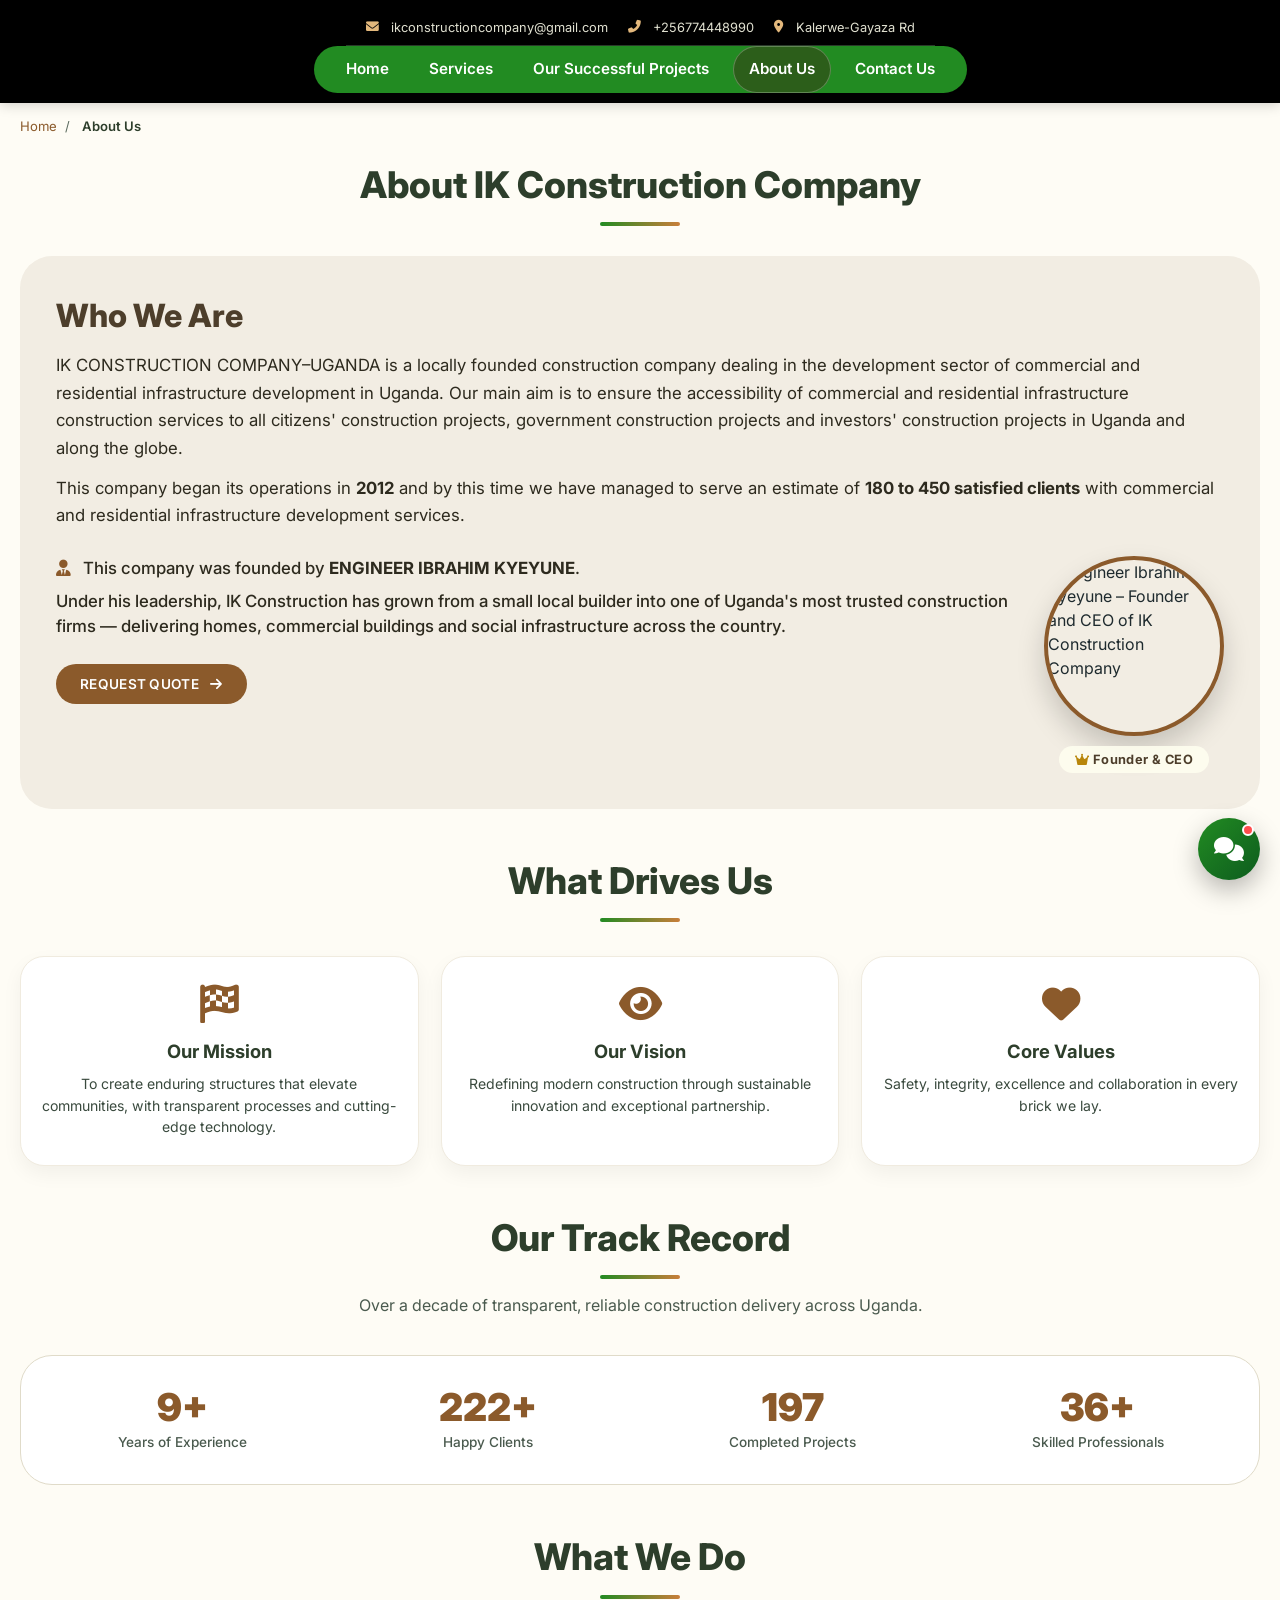
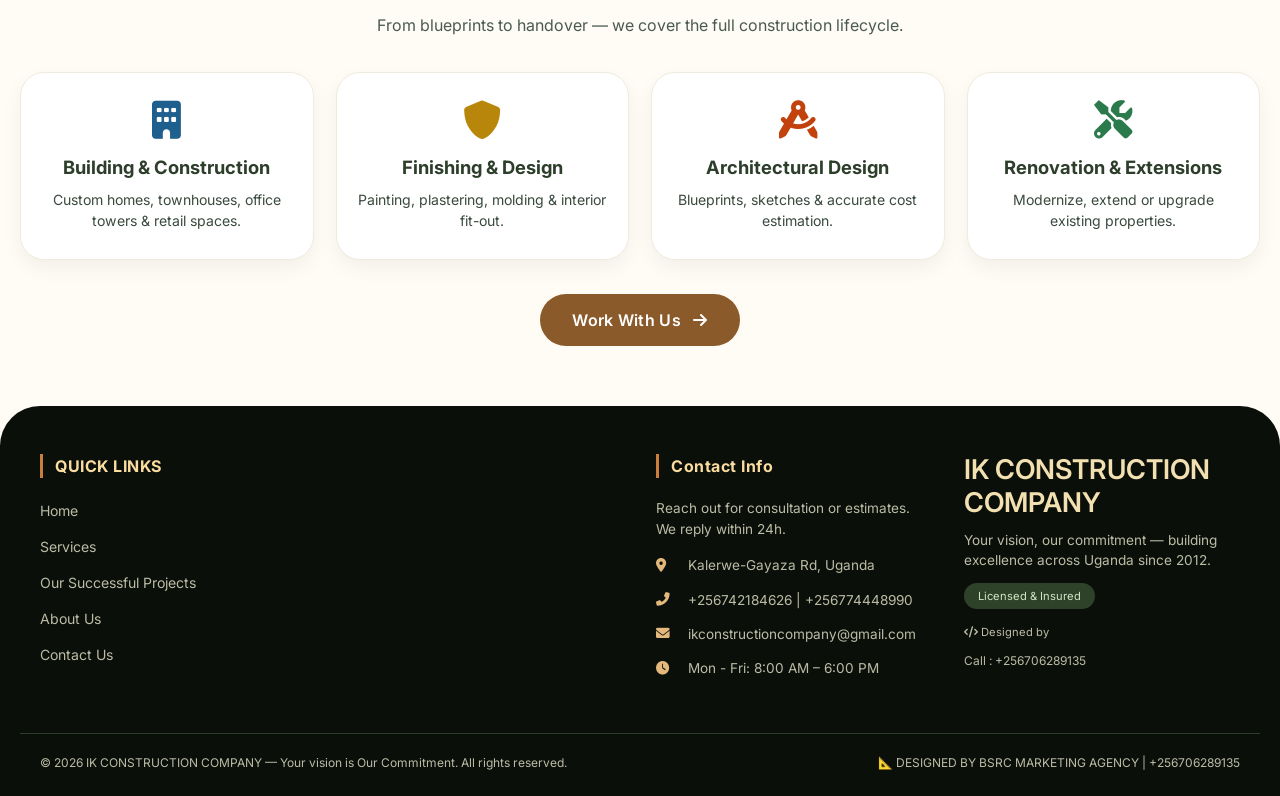
==== about.html @ a936ef3b "Add files via upload" ====
﻿<!DOCTYPE html>
<html lang="en">
<head>
<meta charset="utf-8" />
<meta name="viewport" content="width=device-width, initial-scale=1.0, viewport-fit=cover" />

<title>About IK Construction Company | Trusted Builders in Kampala Since 2012</title>
<meta name="description" content="Founded in 2012 by Engineer Ibrahim Kyeyune, IK Construction has served 250+ clients and completed 222 projects across Uganda. Learn about our mission, vision & values." />
<meta name="keywords" content="about IK Construction, construction company Uganda, Ibrahim Kyeyune, Kampala builders, trusted contractors Uganda" />
<meta name="robots" content="index, follow, max-snippet:-1, max-image-preview:large" />
<meta name="author" content="IK Construction Company" />
<meta name="theme-color" content="#0a0f0a" />
<link rel="canonical" href="https://ikconstruction.ug/about.html" />
<link rel="alternate" hreflang="en" href="https://ikconstruction.ug/about.html" />

<meta name="geo.region" content="UG-102" />
<meta name="geo.placename" content="Kampala, Uganda" />
<meta name="geo.position" content="0.3136;32.5811" />
<meta name="ICBM" content="0.3136, 32.5811" />

<meta property="og:type" content="website" />
<meta property="og:site_name" content="IK Construction Company" />
<meta property="og:title" content="About IK Construction Company | Trusted Builders in Kampala" />
<meta property="og:description" content="Trusted Ugandan construction firm since 2012. 250+ clients, 222 completed projects. Meet our founder and our mission." />
<meta property="og:url" content="https://ikconstruction.ug/about.html" />
<meta property="og:image" content="https://ikconstruction.ug/logo.jpg" />
<meta property="og:locale" content="en_UG" />

<meta name="twitter:card" content="summary_large_image" />
<meta name="twitter:title" content="About IK Construction Company" />
<meta name="twitter:description" content="Founded in 2012 by Engineer Ibrahim Kyeyune. 250+ clients, 222 projects across Uganda." />
<meta name="twitter:image" content="https://ikconstruction.ug/logo.jpg" />

<link rel="icon" href="logo.jpg" type="image/jpeg" />
<link rel="preconnect" href="https://cdnjs.cloudflare.com" />
<link rel="preconnect" href="https://fonts.googleapis.com" />
<link rel="preconnect" href="https://fonts.gstatic.com" crossorigin />
<link rel="stylesheet" href="https://cdnjs.cloudflare.com/ajax/libs/font-awesome/6.0.0-beta3/css/all.min.css" />
<link href="https://fonts.googleapis.com/css2?family=Inter:wght@400;500;600;700;800;900&display=swap" rel="stylesheet" />
<link rel="stylesheet" href="assets/style.css" />

<script>document.documentElement.className += ' js-enabled';</script>

<script type="application/ld+json">
{
  "@context": "https://schema.org",
  "@type": "AboutPage",
  "name": "About IK Construction Company",
  "url": "https://ikconstruction.ug/about.html",
  "description": "The story of IK Construction Company — founded in 2012 by Engineer Ibrahim Kyeyune, serving 250+ clients across Uganda.",
  "mainEntity": { "@id": "https://ikconstruction.ug/#business" }
}
</script>
<script type="application/ld+json">
{
  "@context": "https://schema.org",
  "@type": "Organization",
  "name": "IK Construction Company",
  "url": "https://ikconstruction.ug/",
  "logo": "https://ikconstruction.ug/logo.jpg",
  "foundingDate": "2012",
  "founder": { "@type": "Person", "name": "Engineer Ibrahim Kyeyune", "jobTitle": "Founder & CEO" },
  "address": {
    "@type": "PostalAddress",
    "streetAddress": "Kalerwe-Gayaza Rd",
    "addressLocality": "Kampala",
    "addressCountry": "UG"
  },
  "numberOfEmployees": { "@type": "QuantitativeValue", "minValue": 10 },
  "slogan": "Your vision is our commitment"
}
</script>
<script type="application/ld+json">
{
  "@context": "https://schema.org",
  "@type": "BreadcrumbList",
  "itemListElement": [
    { "@type": "ListItem", "position": 1, "name": "Home", "item": "https://ikconstruction.ug/" },
    { "@type": "ListItem", "position": 2, "name": "About Us", "item": "https://ikconstruction.ug/about.html" }
  ]
}
</script>
</head>
<body>

<div class="sticky-nav">
    <div class="top-contact-bar">
        <span><i class="fas fa-envelope"></i> <a href="mailto:ikconstructioncompany@gmail.com">ikconstructioncompany@gmail.com</a></span>
        <span><i class="fas fa-phone-alt"></i> <a href="tel:+256774448990">+256774448990</a></span>
        <span><i class="fas fa-map-marker-alt"></i> Kalerwe-Gayaza Rd</span>
    </div>
    <div class="main-nav">
        <ul>
            <li><a href="index.html">Home</a></li>
            <li><a href="services.html">Services</a></li>
            <li><a href="projects.html">Our Successful Projects</a></li>
            <li><a href="about.html" class="active" aria-current="page">About Us</a></li>
            <li><a href="contact.html">Contact Us</a></li>
        </ul>
    </div>
</div>

<main id="main">

  <nav aria-label="Breadcrumb" class="container-custom" style="padding:14px 20px 0;">
    <ol style="list-style:none;display:flex;gap:8px;font-size:.82rem;color:#5a6a5e;flex-wrap:wrap;">
      <li><a href="index.html" style="color:var(--primary);text-decoration:none;">Home</a> &nbsp;/&nbsp;</li>
      <li aria-current="page" style="color:#2d3e2b;font-weight:600;">About Us</li>
    </ol>
  </nav>

  <div class="container-custom">
    <h1 class="section-title" style="margin-top:20px;">About IK Construction Company</h1>

    <div class="about-highlight">
      <h2 style="font-size:2rem;color:#4d3e2b;">Who We Are</h2>
      <p style="font-size:1.05rem;margin-top:12px;">
        IK CONSTRUCTION COMPANY–UGANDA is a locally founded construction company dealing in the development sector of commercial and residential infrastructure development in Uganda. Our main aim is to ensure the accessibility of commercial and residential infrastructure construction services to all citizens' construction projects, government construction projects and investors' construction projects in Uganda and along the globe.
      </p>
      <p style="margin-top:12px;">
        This company began its operations in <strong>2012</strong> and by this time we have managed to serve an estimate of <strong>180 to 450 satisfied clients</strong> with commercial and residential infrastructure development services.
      </p>

      <div class="founder-section">
        <div class="founder-text">
          <p><i class="fas fa-user-tie" style="color:var(--primary);margin-right:8px;"></i> This company was founded by <strong>ENGINEER IBRAHIM KYEYUNE</strong>.</p>
          <p style="margin-top:8px;">Under his leadership, IK Construction has grown from a small local builder into one of Uganda's most trusted construction firms — delivering homes, commercial buildings and social infrastructure across the country.</p>
          <a href="contact.html" class="btn-custom" style="margin-top:16px;">
            REQUEST QUOTE <i class="fas fa-arrow-right" style="margin-left:8px;"></i>
          </a>
        </div>
        <div class="founder-img-wrapper">
          <img class="lazy-img" src="ibrah.jpg" alt="Engineer Ibrahim Kyeyune – Founder and CEO of IK Construction Company" width="180" height="180" loading="lazy" decoding="async" />
          <span class="caption"><i class="fas fa-crown" style="color:#b8860b;"></i> Founder &amp; CEO</span>
        </div>
      </div>
    </div>

    <h2 class="section-title">What Drives Us</h2>
    <div class="feature-row">
      <div class="feature-card">
        <i class="fas fa-flag-checkered" style="color:var(--primary);"></i>
        <h3>Our Mission</h3>
        <p>To create enduring structures that elevate communities, with transparent processes and cutting-edge technology.</p>
      </div>
      <div class="feature-card">
        <i class="fas fa-eye" style="color:var(--primary);"></i>
        <h3>Our Vision</h3>
        <p>Redefining modern construction through sustainable innovation and exceptional partnership.</p>
      </div>
      <div class="feature-card">
        <i class="fas fa-heart" style="color:var(--primary);"></i>
        <h3>Core Values</h3>
        <p>Safety, integrity, excellence and collaboration in every brick we lay.</p>
      </div>
    </div>

    <h2 class="section-title">Our Track Record</h2>
    <p class="section-sub">Over a decade of transparent, reliable construction delivery across Uganda.</p>

    <div class="stats">
      <div class="stat-item">
        <div class="stat-number" data-count="10" data-suffix="+">10+</div>
        <div class="stat-label">Years of Experience</div>
      </div>
      <div class="stat-item">
        <div class="stat-number" data-count="250" data-suffix="+">250+</div>
        <div class="stat-label">Happy Clients</div>
      </div>
      <div class="stat-item">
        <div class="stat-number" data-count="222" data-suffix="">222</div>
        <div class="stat-label">Completed Projects</div>
      </div>
      <div class="stat-item">
        <div class="stat-number" data-count="40" data-suffix="+">40+</div>
        <div class="stat-label">Skilled Professionals</div>
      </div>
    </div>

    <h2 class="section-title">What We Do</h2>
    <p class="section-sub">From blueprints to handover — we cover the full construction lifecycle.</p>
    <div class="feature-row">
      <a class="feature-card" href="building-construction.html">
        <i class="fas fa-building" style="color:#1e5f8e;"></i>
        <h3>Building &amp; Construction</h3>
        <p>Custom homes, townhouses, office towers &amp; retail spaces.</p>
      </a>
      <a class="feature-card" href="finishing-design.html">
        <i class="fas fa-shield-alt" style="color:#b8860b;"></i>
        <h3>Finishing &amp; Design</h3>
        <p>Painting, plastering, molding &amp; interior fit-out.</p>
      </a>
      <a class="feature-card" href="architecture-design.html">
        <i class="fas fa-drafting-compass" style="color:#c2410c;"></i>
        <h3>Architectural Design</h3>
        <p>Blueprints, sketches &amp; accurate cost estimation.</p>
      </a>
      <a class="feature-card" href="renovation-extensions.html">
        <i class="fas fa-tools" style="color:#2b7a4b;"></i>
        <h3>Renovation &amp; Extensions</h3>
        <p>Modernize, extend or upgrade existing properties.</p>
      </a>
    </div>

    <div style="text-align:center;margin:20px 0 50px;">
      <a href="contact.html" class="btn-custom" style="padding:14px 32px;font-size:1rem;">Work With Us <i class="fas fa-arrow-right" style="margin-left:8px;"></i></a>
    </div>
  </div>
</main>

<footer>
  <div class="container-custom">
    <div class="footer-grid">
      <div class="footer-col">
        <h5>QUICK LINKS</h5>
        <ul>
          <li><a href="index.html">Home</a></li>
          <li><a href="services.html">Services</a></li>
          <li><a href="projects.html">Our Successful Projects</a></li>
          <li><a href="about.html">About Us</a></li>
          <li><a href="contact.html">Contact Us</a></li>
        </ul>
      </div>
      <div class="footer-col" style="text-align:center;">
        <img class="lazy-img" src="logo.jpg" width="300" height="200" alt="IK Construction Company Logo – Uganda's trusted building contractor" loading="lazy" decoding="async" style="max-width:100%;height:auto;border-radius:12px;background:#1e2a1a;padding:6px;margin:0 auto;" onerror="this.style.display='none'" />
      </div>
      <div class="footer-col">
        <h4>Contact Info</h4>
        <p style="color:#bcbca5;font-size:0.85rem;margin-bottom:16px;">Reach out for consultation or estimates. We reply within 24h.</p>
        <div class="footer-info-row"><i class="fas fa-map-marker-alt"></i> Kalerwe-Gayaza Rd, Uganda</div>
        <div class="footer-info-row"><i class="fas fa-phone-alt"></i> +256742184626 | +256774448990</div>
        <div class="footer-info-row"><i class="fas fa-envelope"></i> ikconstructioncompany@gmail.com</div>
        <div class="footer-info-row"><i class="fas fa-clock"></i> Mon - Fri: 8:00 AM – 6:00 PM</div>
      </div>
      <div class="footer-col brand-footer">
        <h3>IK CONSTRUCTION<br>COMPANY</h3>
        <p>Your vision, our commitment — building excellence across Uganda since 2012.</p>
        <div style="margin:12px 0;">
          <span style="background:#2e422a;padding:6px 14px;border-radius:40px;font-size:0.7rem;color:#cfe6c4;">Licensed &amp; Insured</span>
        </div>
        <span style="font-size:0.7rem;color:#bcbca5;"><i class="fas fa-code"></i> Designed by</span>
        <div style="display:flex;align-items:center;gap:12px;flex-wrap:wrap;margin-top:10px;">
          <img class="lazy-img" src="brand-name.png" alt="BSRC MARKETING AGENCY" style="height:60px;width:auto;max-width:120px;border-radius:12px;" loading="lazy" decoding="async" onerror="this.style.display='none'" />
          <span style="font-size:.75rem;color:#bcbca5;">Call : +256706289135</span>
        </div>
      </div>
    </div>
    <div class="copyright-bar">
      <span>© <span id="year">2026</span> IK CONSTRUCTION COMPANY — Your vision is Our Commitment. All rights reserved.</span>
      <span>📐 DESIGNED BY BSRC MARKETING AGENCY | +256706289135</span>
    </div>
  </div>
</footer>

<button class="back-top" id="backTop" aria-label="Back to top"><i class="fas fa-arrow-up"></i></button>

<button id="chat-toggle" aria-label="Open chat assistant" aria-expanded="false" aria-controls="chat-panel">
  <i class="fas fa-comments" id="chat-toggle-icon"></i>
  <span class="badge-dot" id="chat-badge" aria-hidden="true"></span>
</button>
<div id="chat-panel" role="dialog" aria-modal="false" aria-label="IK Construction chat assistant">
  <div class="chat-header">
    <div class="chat-avatar"><i class="fas fa-hard-hat"></i></div>
    <div class="chat-header-text">
      <h4>IK Assistant</h4>
      <p>Online • replies instantly</p>
    </div>
    <button id="chat-close" aria-label="Close chat"><i class="fas fa-times"></i></button>
  </div>
  <div class="chat-body" id="chat-body" aria-live="polite"></div>
  <div class="chat-quick" id="chat-quick">
    <button type="button" data-q="What services do you offer?">Services</button>
    <button type="button" data-q="How much does a project cost?">Pricing</button>
    <button type="button" data-q="Where are you located?">Location</button>
    <button type="button" data-q="How do I get a free quote?">Free quote</button>
    <button type="button" data-q="Who founded the company?">About</button>
  </div>
  <div class="chat-input-row">
    <input id="chat-input" type="text" placeholder="Type your question…" aria-label="Chat message" autocomplete="off" />
    <button id="chat-send" aria-label="Send message"><i class="fas fa-paper-plane"></i></button>
  </div>
</div>

<script src="assets/main.js" defer></script>
</body>
</html>
---- assets/style.css ----
/* ============ RESET & TOKENS ============ */
*,*::before,*::after{margin:0;padding:0;box-sizing:border-box;}
:root{
  --primary:#8B5A2B;
  --primary-dark:#5a3a1a;
  --gold:#c97e3a;
  --forest:forestgreen;
  --forest-dark:#2c5e1a;
  --ink:#1e2a2e;
  --ink-soft:#3a4a3e;
  --bg:#fefcf5;
  --bg-alt:#f2ede3;
  --muted:#bcbca5;
  --shadow-sm:0 8px 20px rgba(0,0,0,.05);
  --shadow-md:0 15px 30px rgba(0,0,0,.1);
  --shadow-lg:0 20px 40px -12px rgba(0,0,0,.18);
  --radius-lg:28px;
  --radius-pill:40px;
}
html{scroll-behavior:smooth;}
body{
  font-family:'Inter',system-ui,-apple-system,'Segoe UI',Roboto,sans-serif;
  background:var(--bg);
  color:var(--ink);
  line-height:1.5;
  -webkit-font-smoothing:antialiased;
  overflow-x:hidden;
}
img{max-width:100%;display:block;}
a{color:inherit;}
button{font-family:inherit;}

html.js-enabled img.lazy-img{
  background:linear-gradient(90deg,#ece6d8 0%,#f5f0e4 50%,#ece6d8 100%);
  background-size:200% 100%;
  animation:imgShimmer 1.6s ease-in-out infinite;
  opacity:.001;
  transition:opacity .45s ease;
}
html.js-enabled img.lazy-img.loaded{
  animation:none;
  opacity:1;
  background:transparent;
}
@keyframes imgShimmer{
  0%   { background-position: 200% 0; }
  100% { background-position:-200% 0; }
}
@media (prefers-reduced-motion:reduce){
  html.js-enabled img.lazy-img{animation:none;opacity:1;background:transparent;}
  html.js-enabled img.lazy-img.loaded{transition:none;}
  *{transition:none !important;}
}

.container-custom{max-width:1280px;margin:0 auto;padding:0 20px;}
.sr-only{position:absolute;width:1px;height:1px;padding:0;margin:-1px;overflow:hidden;clip:rect(0,0,0,0);white-space:nowrap;border:0;}

.btn-custom{
  background:var(--primary);color:#fff;border:none;
  padding:10px 24px;border-radius:var(--radius-pill);
  font-weight:600;font-size:.85rem;letter-spacing:.3px;
  display:inline-block;text-decoration:none;cursor:pointer;
  transition:transform .2s ease,background .2s ease,box-shadow .2s ease;
}
.btn-custom:hover{background:var(--primary-dark);color:#fff;transform:translateY(-2px);box-shadow:0 8px 18px rgba(0,0,0,.15);}
.btn-custom:focus-visible{outline:3px solid var(--gold);outline-offset:2px;}

/* ============ HEADER ============ */
.sticky-nav {
    position: sticky;
    top: 0;
    z-index: 1030;
    background: #000;
    display: flex;
    flex-wrap: wrap;
    justify-content: center;
    color: white;
    background-color: black;
    padding: 10px;
    column-gap: 20px;
    align-items: center;
    box-shadow: 0 2px 12px rgba(0,0,0,.18);
}
.top-contact-bar {
    background-color: #000;
    color: #e0e0d0;
    padding: 8px 20px;
    font-size: 0.8rem;
    display: flex;
    flex-wrap: wrap;
    justify-content: flex-end;
    gap: 20px;
    align-items: center;
    border-bottom: 1px solid #2a3a2a;
}
.top-contact-bar i { margin-right: 6px; color: #e3b87c; }
.top-contact-bar span { display: inline-flex; align-items: center; gap: 6px; white-space: nowrap; }
.top-contact-bar a{color:#e0e0d0;text-decoration:none;transition:color .2s;}
.top-contact-bar a:hover{color:#fadc9f;}

@media (max-width: 640px) {
    .top-contact-bar {
        justify-content: center;
        font-size: 0.7rem;
        gap: 12px;
        padding: 8px 12px;
    }
    .top-contact-bar span { white-space: normal; word-break: keep-all; }
}

.main-nav {
    background-color: forestgreen;
    padding: 0 16px;
    border-radius: 40px;
}
.main-nav ul {
    list-style: none;
    display: flex;
    flex-wrap: wrap;
    justify-content: flex-end;
    gap: 8px;
    margin: 0;
    padding: 0;
}
.main-nav ul li a {
    display: inline-block;
    padding: 12px 16px;
    text-decoration: none;
    font-weight: 600;
    color: white;
    transition: 0.2s;
    border-radius: 40px;
    font-size: 0.95rem;
    cursor: pointer;
}
.main-nav ul li a:hover { background-color: #2c5e1a; transform: translateY(-1px); }
.main-nav ul li a.active{ background-color:#2c5e1a; box-shadow: inset 0 0 0 1px rgba(255,255,255,.25); }

@media (max-width: 576px) {
    .main-nav ul { justify-content: center; }
    .main-nav ul li a { padding: 8px 12px; font-size: 0.85rem; }
}

/* ============ SECTION TITLES ============ */
.section-title{
  font-size:clamp(1.7rem,4.4vw,2.3rem);font-weight:800;
  margin:44px 0 14px;color:#2d3e2b;text-align:center;position:relative;padding-bottom:14px;
}
.section-title::after{
  content:'';position:absolute;bottom:0;left:50%;transform:translateX(-50%);
  width:80px;height:4px;border-radius:4px;background:linear-gradient(90deg,forestgreen,var(--gold));
}
.section-title.no-bar::after{display:none;}
.section-sub{
  text-align:center;color:#4a5a4e;max-width:720px;margin:0 auto 26px;font-size:1rem;line-height:1.6;
}

/* ============ HERO (HOME / SERVICE) ============ */
.hero-banner{
  position:relative;min-height:520px;display:flex;align-items:center;
  background:#1a1a1a url('seyyid.jpg') center/cover no-repeat;
  border-radius:0 0 32px 32px;margin-bottom:1rem;
}
.hero-banner::before{
  content:'';position:absolute;inset:0;border-radius:inherit;
  background:linear-gradient(0deg,rgba(0,0,0,.68),rgba(0,0,0,.35));pointer-events:none;
}
.hero-overlay{width:100%;padding:2.5rem 1.5rem;color:#fff;position:relative;z-index:1;}
.hero-title{
  font-size:clamp(2rem,7vw,4rem);font-weight:900;line-height:1.12;
  text-shadow:2px 3px 14px rgba(0,0,0,.45);letter-spacing:-.5px;
}
.hero-sub{font-size:clamp(1rem,3.4vw,1.6rem);font-weight:500;color:#d4f1c6;margin:.5rem 0 1rem;font-style:italic;}
.hero-description{
  max-width:440px;background:rgba(0,0,0,.55);backdrop-filter:blur(4px);
  padding:1rem 1.1rem;border-radius:20px;font-size:.92rem;line-height:1.55;
  border-left:3px solid var(--gold);
}
.hero-btn{
  display:inline-block;background:var(--primary);color:#fff;padding:12px 28px;
  border-radius:var(--radius-pill);text-decoration:none;font-weight:700;margin-top:1.2rem;
  transition:transform .2s,background .2s,box-shadow .2s;font-size:.9rem;
}
.hero-btn:hover{background:var(--primary-dark);color:#fff;transform:translateY(-2px);box-shadow:0 12px 22px rgba(0,0,0,.3);}
@media (max-width:768px){
  .hero-banner{min-height:460px;}
  .hero-description{max-width:100%;font-size:.85rem;}
}

/* ============ SERVICES (HOME TILES) ============ */
.grid-services{display:grid;grid-template-columns:repeat(auto-fit,minmax(230px,1fr));gap:22px;margin:34px 0;}
.service-tile{
  background:#fff;border-radius:24px;padding:30px 20px;text-align:center;
  box-shadow:var(--shadow-sm);border:1px solid #f0ebdf;
  transition:transform .25s,box-shadow .25s;cursor:pointer;
}
.service-tile:hover{transform:translateY(-6px);box-shadow:var(--shadow-lg);}
.service-tile i{font-size:2.6rem;margin-bottom:14px;display:block;}
.service-tile h3{font-size:1.15rem;font-weight:700;margin-bottom:8px;color:#2d3e2b;}
.service-tile p{font-size:.87rem;color:var(--ink-soft);margin:0;}

/* ============ FEATURE CARDS ============ */
.feature-row{display:flex;flex-wrap:wrap;gap:22px;margin:34px 0;}
.feature-card{
  flex:1;min-width:220px;background:#fff;border-radius:24px;padding:28px 20px;
  text-align:center;box-shadow:var(--shadow-sm);border:1px solid #f0ebdf;
  transition:transform .25s,box-shadow .25s;
}
.feature-card:hover{transform:translateY(-5px);box-shadow:var(--shadow-md);}
.feature-card i{font-size:2.4rem;margin-bottom:14px;display:block;}
.feature-card h3{font-size:1.15rem;font-weight:700;margin-bottom:8px;color:#2d3e2b;}
.feature-card p{font-size:.88rem;color:var(--ink-soft);margin:0;}

/* ============ PROJECTS ============ */
.projects-grid{display:grid;grid-template-columns:repeat(auto-fill,minmax(270px,1fr));gap:22px;margin:34px 0;}
.project-item{
  background:#fff;border-radius:24px;overflow:hidden;
  box-shadow:var(--shadow-sm);transition:transform .25s,box-shadow .25s;
}
.project-item:hover{transform:translateY(-6px);box-shadow:var(--shadow-lg);}
.project-item img{width:100%;height:220px;object-fit:cover;transition:transform .4s ease;background:#ece6d8;}
.project-item:hover img{transform:scale(1.05);}
.project-caption{padding:14px 16px;text-align:center;font-weight:600;color:var(--forest-dark);font-size:.92rem;}
.project-caption i{color:var(--gold);margin-right:6px;}

/* ============ SERVICES SLIDER ============ */
.hero-slider{
  position:relative;height:440px;overflow:hidden;
  border-radius:0 0 32px 32px;background:#1a1a1a;
}
.slide{
  position:absolute;inset:0;opacity:0;visibility:hidden;
  transition:opacity .7s ease,visibility .7s ease;
}
.slide.is-active{opacity:1;visibility:visible;}
.slide img{width:100%;height:100%;object-fit:cover;filter:brightness(.62);background:#1a1a1a;}
.slide-caption{
  position:absolute;inset:0;
  display:flex;flex-direction:column;justify-content:center;align-items:flex-start;
  padding:2rem clamp(1rem,6vw,4rem);color:#fff;text-align:left;
}
.slide-caption .eyebrow{
  font-size:.8rem;letter-spacing:2px;text-transform:uppercase;
  color:#d4f1c6;margin-bottom:.5rem;font-weight:600;
}
.slide-caption h2{
  font-size:clamp(1.6rem,5vw,3rem);font-weight:900;line-height:1.15;
  text-shadow:2px 3px 12px rgba(0,0,0,.5);margin-bottom:1rem;max-width:640px;
}
.slide-caption .btn-custom{margin-top:.4rem;}
.slider-nav{
  position:absolute;top:50%;transform:translateY(-50%);z-index:3;
  width:46px;height:46px;border-radius:50%;border:none;
  background:rgba(0,0,0,.45);color:#fff;cursor:pointer;
  display:flex;align-items:center;justify-content:center;
  transition:background .2s ease,transform .2s ease;
}
.slider-nav:hover{background:rgba(0,0,0,.72);}
.slider-nav:focus-visible{outline:3px solid var(--gold);outline-offset:2px;}
.slider-nav.prev{left:14px;}
.slider-nav.next{right:14px;}
.slider-dots{
  position:absolute;bottom:16px;left:50%;transform:translateX(-50%);
  display:flex;gap:9px;z-index:3;
}
.slider-dots button{
  width:11px;height:11px;padding:0;border-radius:50%;
  border:2px solid rgba(255,255,255,.75);background:transparent;cursor:pointer;
  transition:background .2s ease,transform .2s ease;
}
.slider-dots button.is-active{background:#fff;transform:scale(1.2);}
.slider-dots button:focus-visible{outline:2px solid var(--gold);outline-offset:2px;}
@media (max-width:640px){
  .hero-slider{height:360px;}
  .slider-nav{width:38px;height:38px;}
  .slider-nav.prev{left:8px;}
  .slider-nav.next{right:8px;}
}

/* ============ SERVICES DEEP GRID ============ */
.services-deep-grid{display:grid;grid-template-columns:repeat(auto-fill,minmax(300px,1fr));gap:22px;margin:24px 0 40px;}
.service-card{
  background:#fff;border-radius:var(--radius-lg);padding:22px 20px 26px;
  box-shadow:var(--shadow-sm);border:1px solid #f0ebdf;
  display:flex;flex-direction:column;transition:transform .25s,box-shadow .25s;
}
.service-card:hover{transform:translateY(-6px);box-shadow:var(--shadow-md);}
.service-card img{width:100%;height:200px;object-fit:cover;border-radius:18px;margin-bottom:16px;background:#f3f0e6;}
.service-card h3{font-size:1.35rem;font-weight:700;margin:6px 0 10px;color:#2d3e2b;}
.service-card p{color:var(--ink-soft);line-height:1.5;flex-grow:1;margin-bottom:18px;font-size:.92rem;}
.service-card .btn-custom{align-self:flex-start;}
@media (max-width:576px){ .service-card img{height:170px;} }

/* ============ ABOUT ============ */
.about-highlight{background:var(--bg-alt);padding:36px;border-radius:32px;margin:30px 0;}
.about-highlight h2{font-size:clamp(1.5rem,3.5vw,2rem);color:#4d3e2b;font-weight:800;}
.about-highlight > p{font-size:1.05rem;margin-top:14px;line-height:1.65;color:#2d2a1e;}
.founder-section{display:flex;flex-wrap:wrap;align-items:flex-start;gap:28px;margin-top:26px;}
.founder-text{flex:2 1 300px;}
.founder-text p{font-size:1.05rem;font-weight:500;color:#2d2a1e;margin-bottom:8px;}
.founder-img-wrapper{flex:0 0 auto;display:flex;flex-direction:column;align-items:center;}
.founder-img-wrapper img{
  width:180px;height:180px;object-fit:cover;border-radius:50%;
  border:4px solid var(--primary);box-shadow:0 14px 28px rgba(0,0,0,.18);background:#fff;
  transition:transform .25s;
}
.founder-img-wrapper img:hover{transform:scale(1.03);}
.founder-img-wrapper .caption{
  margin-top:10px;font-size:.8rem;font-weight:700;color:#4d3e2b;
  letter-spacing:.4px;background:rgba(255,255,240,.85);padding:4px 16px;border-radius:var(--radius-pill);
}
.stats{
  display:flex;justify-content:space-around;background:#fff;border:1px solid #e0dbc9;
  padding:32px 20px;border-radius:32px;margin:36px 0;flex-wrap:wrap;gap:22px;
}
.stat-item{text-align:center;flex:1;min-width:130px;}
.stat-number{font-size:2.4rem;font-weight:900;color:var(--primary);line-height:1;}
.stat-label{font-size:.85rem;color:#4a5a4e;margin-top:6px;font-weight:500;}
@media (max-width:768px){
  .about-highlight{padding:24px 20px;}
  .founder-section{flex-direction:column;align-items:center;text-align:center;}
  .founder-text{text-align:center;}
}

/* ============ FAQ ============ */
.faq-wrap{margin:20px 0 50px;}
.faq-item{
  background:#fff;border:1px solid #e2dccf;border-radius:20px;
  margin-bottom:12px;overflow:hidden;transition:box-shadow .2s ease;
}
.faq-item[open]{box-shadow:var(--shadow-sm);}
.faq-item summary{
  list-style:none;cursor:pointer;position:relative;
  padding:18px 56px 18px 22px;
  font-weight:600;font-size:.95rem;color:#2d3e2b;line-height:1.45;
}
.faq-item summary::-webkit-details-marker{display:none;}
.faq-item summary::after{
  content:'+';position:absolute;right:22px;top:50%;
  transform:translateY(-50%);transform-origin:center;
  font-size:1.45rem;font-weight:400;line-height:1;color:var(--primary);
  transition:transform .25s ease;
}
.faq-item[open] summary{background:#f5efdf;color:#4a3a20;}
.faq-item[open] summary::after{transform:translateY(-50%) rotate(45deg);}
.faq-item summary:focus-visible{outline:3px solid rgba(201,126,58,.35);outline-offset:-3px;}
.faq-body{padding:16px 22px 20px;font-size:.92rem;color:var(--ink-soft);line-height:1.6;}

/* ============ CONTACT ============ */
.contact-wrapper{
  display:flex;flex-wrap:wrap;gap:36px;margin:36px 0 60px;
  background:#fff;border-radius:32px;padding:36px;box-shadow:var(--shadow-sm);
}
.contact-info{flex:1 1 280px;}
.contact-info h3{font-size:1.4rem;font-weight:700;color:#2d3e2b;margin-bottom:12px;}
.contact-info > p{color:#2d2a1e;line-height:1.6;margin-bottom:18px;font-size:.93rem;}
.contact-info .info-row{display:flex;align-items:center;gap:12px;margin:18px 0;font-size:.95rem;color:var(--ink);}
.contact-info .info-row i{color:var(--primary);font-size:1.15rem;width:24px;text-align:center;flex-shrink:0;}
.contact-info a{color:var(--ink);text-decoration:none;transition:color .2s;}
.contact-info a:hover{color:var(--primary);}
.contact-form{flex:2 1 340px;min-width:0;}
.form-group{margin-bottom:14px;}
.contact-form input,.contact-form textarea,.contact-form select{
  width:100%;padding:14px 18px;border:1px solid #ddd;border-radius:26px;
  font-family:inherit;font-size:.95rem;background:#fefefe;color:var(--ink);
  transition:border-color .2s,box-shadow .2s;
}
.contact-form textarea{border-radius:22px;resize:vertical;min-height:110px;}
.contact-form input:focus,.contact-form textarea:focus,.contact-form select:focus{
  outline:none;border-color:var(--primary);box-shadow:0 0 0 4px rgba(139,90,43,.12);
}
.contact-form .btn{
  background:var(--primary);color:#fff;border:none;padding:13px 30px;
  border-radius:var(--radius-pill);font-weight:700;cursor:pointer;
  transition:background .2s,transform .2s;font-size:.9rem;
}
.contact-form .btn:hover{background:var(--primary-dark);transform:translateY(-2px);}
#formFeedback{margin-top:12px;font-weight:600;font-size:.9rem;}

/* ============ FOOTER ============ */
footer{
  background-color:#0a0f0a;border-top-left-radius:40px;border-top-right-radius:40px;
  margin-top:60px;padding:48px 0 24px;color:#ddddcc;
}
.footer-grid{display:flex;flex-wrap:wrap;justify-content:space-between;gap:32px;max-width:1280px;margin:0 auto;padding:0 20px;}
.footer-col{flex:1;min-width:200px;}
.footer-col h4,.footer-col h5{
  color:#fadc9f;font-weight:700;margin-bottom:20px;
  border-left:3px solid #c97e3a;padding-left:12px;font-size:1rem;letter-spacing:.5px;
}
.footer-col ul{list-style:none;padding-left:0;}
.footer-col ul li{margin-bottom:12px;}
.footer-col ul li a{color:#bcbca5;text-decoration:none;transition:color .2s,padding-left .2s;font-size:.88rem;cursor:pointer;}
.footer-col ul li a:hover{color:#fadc9f;padding-left:5px;}
.footer-info-row{display:flex;align-items:center;gap:10px;margin-bottom:14px;font-size:.85rem;flex-wrap:wrap;color:#bcbca5;}
.footer-info-row i{width:22px;color:#e3b87c;flex-shrink:0;}
.brand-footer h3{font-size:1.7rem;font-weight:600;color:#f2e0b0;line-height:1.2;}
.brand-footer p{color:#bcbca5;font-size:.85rem;margin:10px 0;}
.copyright-bar{
  border-top:1px solid #2c3e2a;margin-top:40px;padding-top:20px;
  display:flex;justify-content:space-between;flex-wrap:wrap;gap:12px;
  font-size:.75rem;text-align:center;color:#bcbca5;
  max-width:1280px;margin-left:auto;margin-right:auto;padding-left:20px;padding-right:20px;
}
@media (max-width:780px){
  .footer-grid{flex-direction:column;}
  .copyright-bar{flex-direction:column;align-items:center;}
}

/* ============ CHATBOT ============ */
#chat-toggle{
  position:fixed;right:20px;bottom:20px;z-index:1080;
  width:62px;height:62px;border-radius:50%;border:none;cursor:pointer;
  background:linear-gradient(135deg,forestgreen,#0d5c1e);color:#fff;
  font-size:1.5rem;box-shadow:0 10px 26px rgba(0,0,0,.28);
  display:flex;align-items:center;justify-content:center;
  transition:transform .22s ease,box-shadow .22s ease;
}
#chat-toggle:hover{transform:scale(1.07);box-shadow:0 14px 32px rgba(0,0,0,.34);}
#chat-toggle .badge-dot{
  position:absolute;top:6px;right:6px;width:12px;height:12px;border-radius:50%;
  background:#ff4d4d;border:2px solid #fff;animation:pulse 2s infinite;
}
@keyframes pulse{0%,100%{transform:scale(1);opacity:1;}50%{transform:scale(1.25);opacity:.75;}}
#chat-toggle.open{background:linear-gradient(135deg,#8B5A2B,#5a3a1a);}

#chat-panel{
  position:fixed;right:20px;bottom:96px;z-index:1080;
  width:min(380px,calc(100vw - 32px));height:min(600px,calc(100vh - 130px));
  background:#fff;border-radius:24px;overflow:hidden;
  box-shadow:0 24px 60px -12px rgba(0,0,0,.35);
  display:flex;flex-direction:column;
  transform:translateY(20px) scale(.96);opacity:0;pointer-events:none;
  transition:transform .25s ease,opacity .25s ease;
  border:1px solid #e6e0d2;
}
#chat-panel.open{transform:translateY(0) scale(1);opacity:1;pointer-events:auto;}

.chat-header{
  background:linear-gradient(135deg,#0a0f0a,#1e2a1e);color:#fff;
  padding:16px 18px;display:flex;align-items:center;gap:12px;flex-shrink:0;
}
.chat-avatar{
  width:42px;height:42px;border-radius:50%;background:forestgreen;
  display:flex;align-items:center;justify-content:center;font-size:1.15rem;flex-shrink:0;
  border:2px solid rgba(255,255,255,.18);
}
.chat-header-text{flex:1;min-width:0;}
.chat-header-text h4{font-size:.98rem;font-weight:700;margin:0;line-height:1.2;}
.chat-header-text p{font-size:.72rem;color:#9fd49f;margin:2px 0 0;display:flex;align-items:center;gap:6px;}
.chat-header-text p::before{content:'';width:7px;height:7px;border-radius:50%;background:#4ade80;box-shadow:0 0 6px #4ade80;}
#chat-close{
  background:rgba(255,255,255,.08);border:none;color:#fff;width:32px;height:32px;
  border-radius:50%;cursor:pointer;font-size:.9rem;transition:background .2s;flex-shrink:0;
}
#chat-close:hover{background:rgba(255,255,255,.2);}

.chat-body{
  flex:1;overflow-y:auto;padding:18px 16px;background:#f7f5ee;
  display:flex;flex-direction:column;gap:12px;scroll-behavior:smooth;
}
.chat-body::-webkit-scrollbar{width:6px;}
.chat-body::-webkit-scrollbar-thumb{background:#cfc7b3;border-radius:6px;}

.msg{max-width:85%;padding:11px 15px;border-radius:18px;font-size:.88rem;line-height:1.5;word-wrap:break-word;animation:msgIn .25s ease both;}
@keyframes msgIn{from{opacity:0;transform:translateY(6px);}to{opacity:1;transform:translateY(0);}}
.msg.bot{background:#fff;color:var(--ink);border:1px solid #e8e2d5;border-bottom-left-radius:6px;align-self:flex-start;box-shadow:0 2px 6px rgba(0,0,0,.04);}
.msg.user{background:forestgreen;color:#fff;border-bottom-right-radius:6px;align-self:flex-end;}
.msg.bot strong{color:var(--primary-dark);}
.msg.bot ul{margin:6px 0 4px 18px;padding:0;}
.msg.bot li{margin-bottom:3px;}
.msg.bot a{color:var(--primary);font-weight:600;}

.typing{display:flex;gap:4px;padding:14px 16px;background:#fff;border:1px solid #e8e2d5;border-radius:18px;border-bottom-left-radius:6px;align-self:flex-start;width:fit-content;}
.typing span{width:7px;height:7px;border-radius:50%;background:#b8b09a;animation:blink 1.3s infinite;}
.typing span:nth-child(2){animation-delay:.2s;}
.typing span:nth-child(3){animation-delay:.4s;}
@keyframes blink{0%,60%,100%{opacity:.3;transform:translateY(0);}30%{opacity:1;transform:translateY(-3px);}}

.chat-quick{display:flex;flex-wrap:wrap;gap:8px;padding:0 16px 12px;background:#f7f5ee;flex-shrink:0;}
.chat-quick button{
  background:#fff;border:1px solid #ddd5c1;color:#4a3a20;font-size:.76rem;
  padding:7px 13px;border-radius:var(--radius-pill);cursor:pointer;
  transition:background .2s,border-color .2s,transform .2s;font-weight:500;
}
.chat-quick button:hover{background:#f0ebdf;border-color:var(--gold);transform:translateY(-1px);}

.chat-input-row{
  display:flex;gap:8px;padding:12px;background:#fff;border-top:1px solid #ece6d8;flex-shrink:0;
}
#chat-input{
  flex:1;border:1px solid #ddd5c1;border-radius:var(--radius-pill);
  padding:11px 16px;font-size:.88rem;font-family:inherit;background:#fbfaf6;
  transition:border-color .2s,box-shadow .2s;min-width:0;
}
#chat-input:focus{outline:none;border-color:forestgreen;box-shadow:0 0 0 3px rgba(34,139,34,.12);}
#chat-send{
  background:forestgreen;color:#fff;border:none;width:42px;height:42px;flex-shrink:0;
  border-radius:50%;cursor:pointer;font-size:.9rem;transition:background .2s,transform .2s;
}
#chat-send:hover{background:#2c5e1a;transform:scale(1.05);}
#chat-send:disabled{opacity:.5;cursor:not-allowed;transform:none;}

@media (max-width:480px){
  #chat-panel{right:12px;left:12px;bottom:88px;width:auto;height:calc(100vh - 120px);}
  #chat-toggle{right:14px;bottom:14px;width:56px;height:56px;font-size:1.3rem;}
}

/* ============ MISC ============ */
.back-top{
  position:fixed;left:20px;bottom:22px;z-index:1070;
  width:44px;height:44px;border-radius:50%;background:var(--primary);color:#fff;
  border:none;cursor:pointer;font-size:1rem;box-shadow:0 8px 20px rgba(0,0,0,.22);
  display:none;align-items:center;justify-content:center;transition:transform .2s;
}
.back-top.show{display:flex;}
.back-top:hover{transform:translateY(-3px);}
@media (max-width:480px){.back-top{display:none !important;}}

::selection{background:var(--gold);color:#fff;}

/* ============ MPA clickable-component additions ============ */
a.service-tile,
a.feature-card,
a.project-item{
  display:block;
  color:inherit;
  text-decoration:none;
}
a.service-tile:focus-visible,
a.feature-card:focus-visible,
a.project-item:focus-visible{
  outline:3px solid var(--gold);
  outline-offset:4px;
}
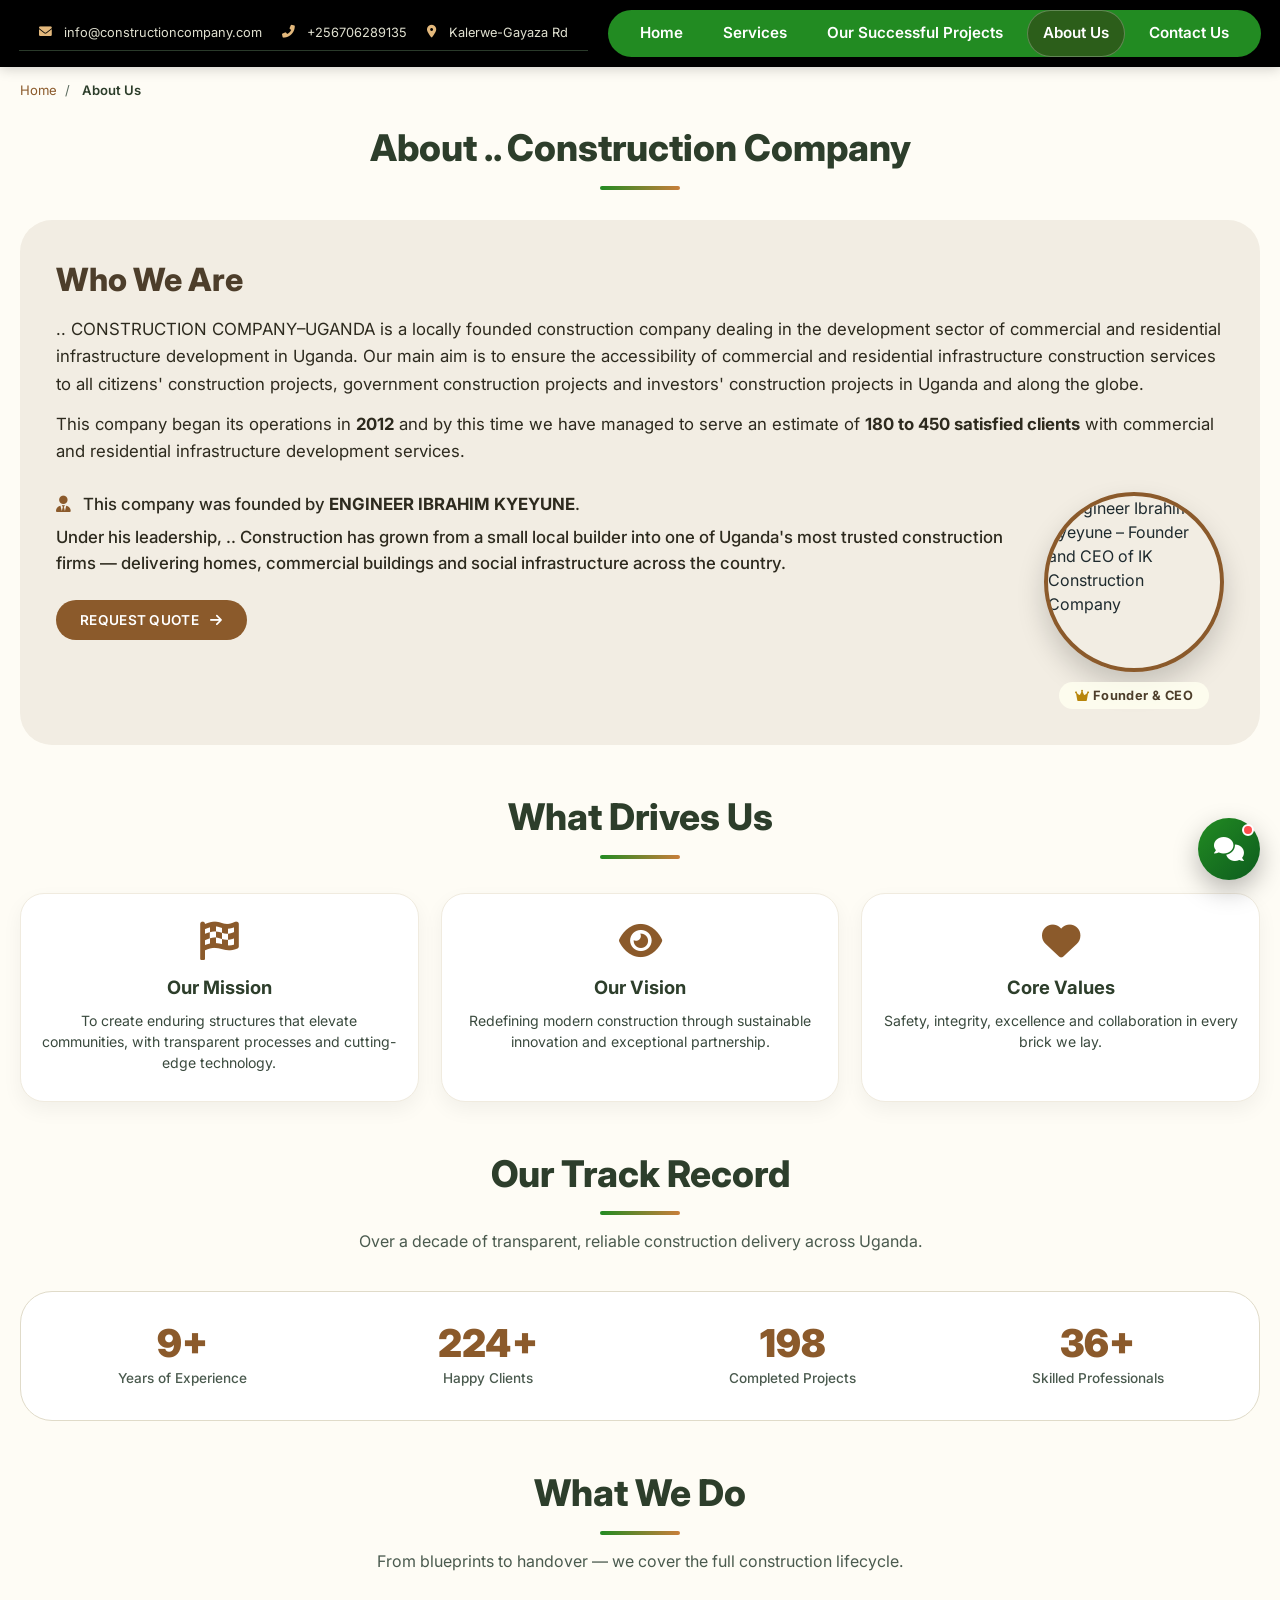
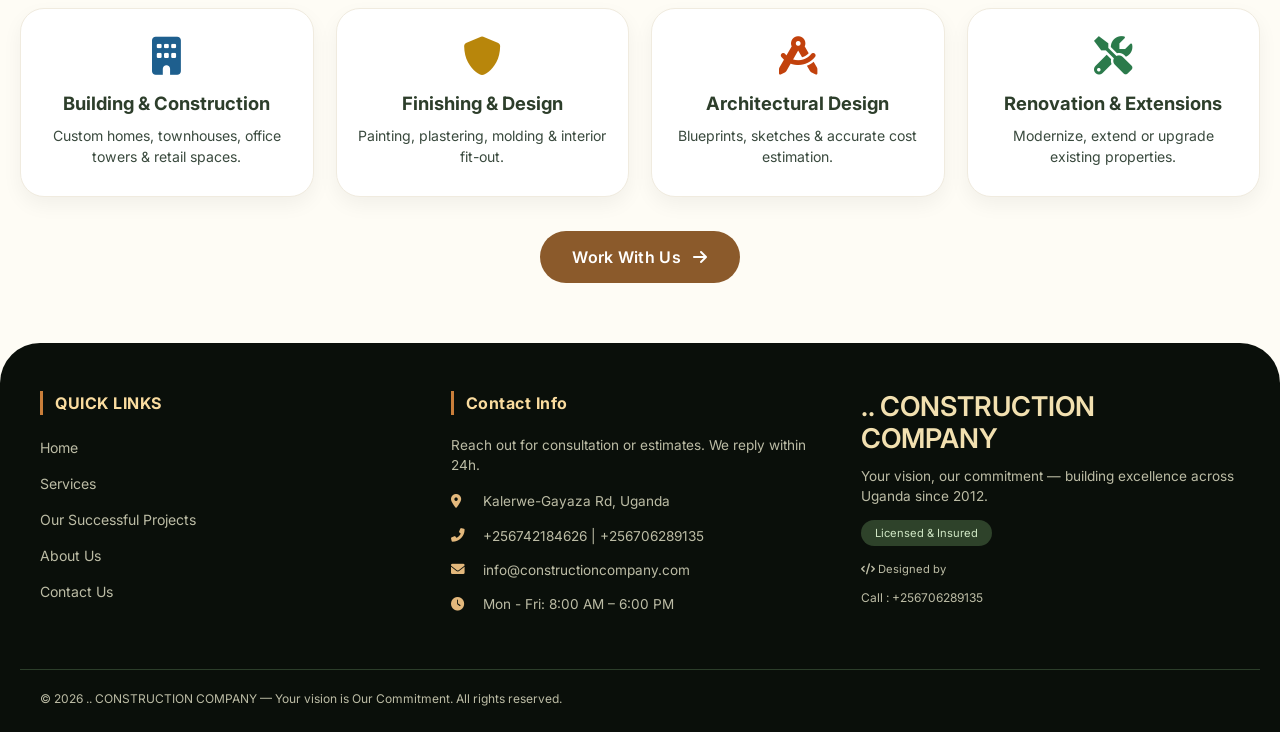
==== commit 7fc5f985: "Update about.html" ====
--- a/about.html
+++ b/about.html
@@ -4,7 +4,7 @@
 <meta charset="utf-8" />
 <meta name="viewport" content="width=device-width, initial-scale=1.0, viewport-fit=cover" />
 
-<title>About IK Construction Company | Trusted Builders in Kampala Since 2012</title>
+<title>About .. Construction Company | Trusted Builders in Kampala Since 2012</title>
 <meta name="description" content="Founded in 2012 by Engineer Ibrahim Kyeyune, IK Construction has served 250+ clients and completed 222 projects across Uganda. Learn about our mission, vision & values." />
 <meta name="keywords" content="about IK Construction, construction company Uganda, Ibrahim Kyeyune, Kampala builders, trusted contractors Uganda" />
 <meta name="robots" content="index, follow, max-snippet:-1, max-image-preview:large" />
@@ -85,8 +85,8 @@
 
 <div class="sticky-nav">
     <div class="top-contact-bar">
-        <span><i class="fas fa-envelope"></i> <a href="mailto:ikconstructioncompany@gmail.com">ikconstructioncompany@gmail.com</a></span>
-        <span><i class="fas fa-phone-alt"></i> <a href="tel:+256774448990">+256774448990</a></span>
+        <span><i class="fas fa-envelope"></i> <a href="mailto:ikconstructioncompany@gmail.com">info@constructioncompany.com</a></span>
+        <span><i class="fas fa-phone-alt"></i> <a href="tel:+256774448990">+256706289135</a></span>
         <span><i class="fas fa-map-marker-alt"></i> Kalerwe-Gayaza Rd</span>
     </div>
     <div class="main-nav">
@@ -110,12 +110,12 @@
   </nav>
 
   <div class="container-custom">
-    <h1 class="section-title" style="margin-top:20px;">About IK Construction Company</h1>
+    <h1 class="section-title" style="margin-top:20px;">About .. Construction Company</h1>
 
     <div class="about-highlight">
       <h2 style="font-size:2rem;color:#4d3e2b;">Who We Are</h2>
       <p style="font-size:1.05rem;margin-top:12px;">
-        IK CONSTRUCTION COMPANY–UGANDA is a locally founded construction company dealing in the development sector of commercial and residential infrastructure development in Uganda. Our main aim is to ensure the accessibility of commercial and residential infrastructure construction services to all citizens' construction projects, government construction projects and investors' construction projects in Uganda and along the globe.
+        .. CONSTRUCTION COMPANY–UGANDA is a locally founded construction company dealing in the development sector of commercial and residential infrastructure development in Uganda. Our main aim is to ensure the accessibility of commercial and residential infrastructure construction services to all citizens' construction projects, government construction projects and investors' construction projects in Uganda and along the globe.
       </p>
       <p style="margin-top:12px;">
         This company began its operations in <strong>2012</strong> and by this time we have managed to serve an estimate of <strong>180 to 450 satisfied clients</strong> with commercial and residential infrastructure development services.
@@ -124,13 +124,13 @@
       <div class="founder-section">
         <div class="founder-text">
           <p><i class="fas fa-user-tie" style="color:var(--primary);margin-right:8px;"></i> This company was founded by <strong>ENGINEER IBRAHIM KYEYUNE</strong>.</p>
-          <p style="margin-top:8px;">Under his leadership, IK Construction has grown from a small local builder into one of Uganda's most trusted construction firms — delivering homes, commercial buildings and social infrastructure across the country.</p>
+          <p style="margin-top:8px;">Under his leadership, .. Construction has grown from a small local builder into one of Uganda's most trusted construction firms — delivering homes, commercial buildings and social infrastructure across the country.</p>
           <a href="contact.html" class="btn-custom" style="margin-top:16px;">
             REQUEST QUOTE <i class="fas fa-arrow-right" style="margin-left:8px;"></i>
           </a>
         </div>
         <div class="founder-img-wrapper">
-          <img class="lazy-img" src="ibrah.jpg" alt="Engineer Ibrahim Kyeyune – Founder and CEO of IK Construction Company" width="180" height="180" loading="lazy" decoding="async" />
+          <img class="lazy-img" src=" " alt="Engineer Ibrahim Kyeyune – Founder and CEO of IK Construction Company" width="180" height="180" loading="lazy" decoding="async" />
           <span class="caption"><i class="fas fa-crown" style="color:#b8860b;"></i> Founder &amp; CEO</span>
         </div>
       </div>
@@ -221,19 +221,17 @@
           <li><a href="contact.html">Contact Us</a></li>
         </ul>
       </div>
-      <div class="footer-col" style="text-align:center;">
-        <img class="lazy-img" src="logo.jpg" width="300" height="200" alt="IK Construction Company Logo – Uganda's trusted building contractor" loading="lazy" decoding="async" style="max-width:100%;height:auto;border-radius:12px;background:#1e2a1a;padding:6px;margin:0 auto;" onerror="this.style.display='none'" />
-      </div>
+    
       <div class="footer-col">
         <h4>Contact Info</h4>
         <p style="color:#bcbca5;font-size:0.85rem;margin-bottom:16px;">Reach out for consultation or estimates. We reply within 24h.</p>
         <div class="footer-info-row"><i class="fas fa-map-marker-alt"></i> Kalerwe-Gayaza Rd, Uganda</div>
-        <div class="footer-info-row"><i class="fas fa-phone-alt"></i> +256742184626 | +256774448990</div>
-        <div class="footer-info-row"><i class="fas fa-envelope"></i> ikconstructioncompany@gmail.com</div>
+        <div class="footer-info-row"><i class="fas fa-phone-alt"></i> +256742184626 | +256706289135</div>
+        <div class="footer-info-row"><i class="fas fa-envelope"></i> info@constructioncompany.com</div>
         <div class="footer-info-row"><i class="fas fa-clock"></i> Mon - Fri: 8:00 AM – 6:00 PM</div>
       </div>
       <div class="footer-col brand-footer">
-        <h3>IK CONSTRUCTION<br>COMPANY</h3>
+        <h3> .. CONSTRUCTION<br>COMPANY</h3>
         <p>Your vision, our commitment — building excellence across Uganda since 2012.</p>
         <div style="margin:12px 0;">
           <span style="background:#2e422a;padding:6px 14px;border-radius:40px;font-size:0.7rem;color:#cfe6c4;">Licensed &amp; Insured</span>
@@ -246,8 +244,8 @@
       </div>
     </div>
     <div class="copyright-bar">
-      <span>© <span id="year">2026</span> IK CONSTRUCTION COMPANY — Your vision is Our Commitment. All rights reserved.</span>
-      <span>📐 DESIGNED BY BSRC MARKETING AGENCY | +256706289135</span>
+      <span>© <span id="year">2026</span> .. CONSTRUCTION COMPANY — Your vision is Our Commitment. All rights reserved.</span>
+    
     </div>
   </div>
 </footer>
@@ -283,4 +281,4 @@
 
 <script src="assets/main.js" defer></script>
 </body>
-</html>+</html>
